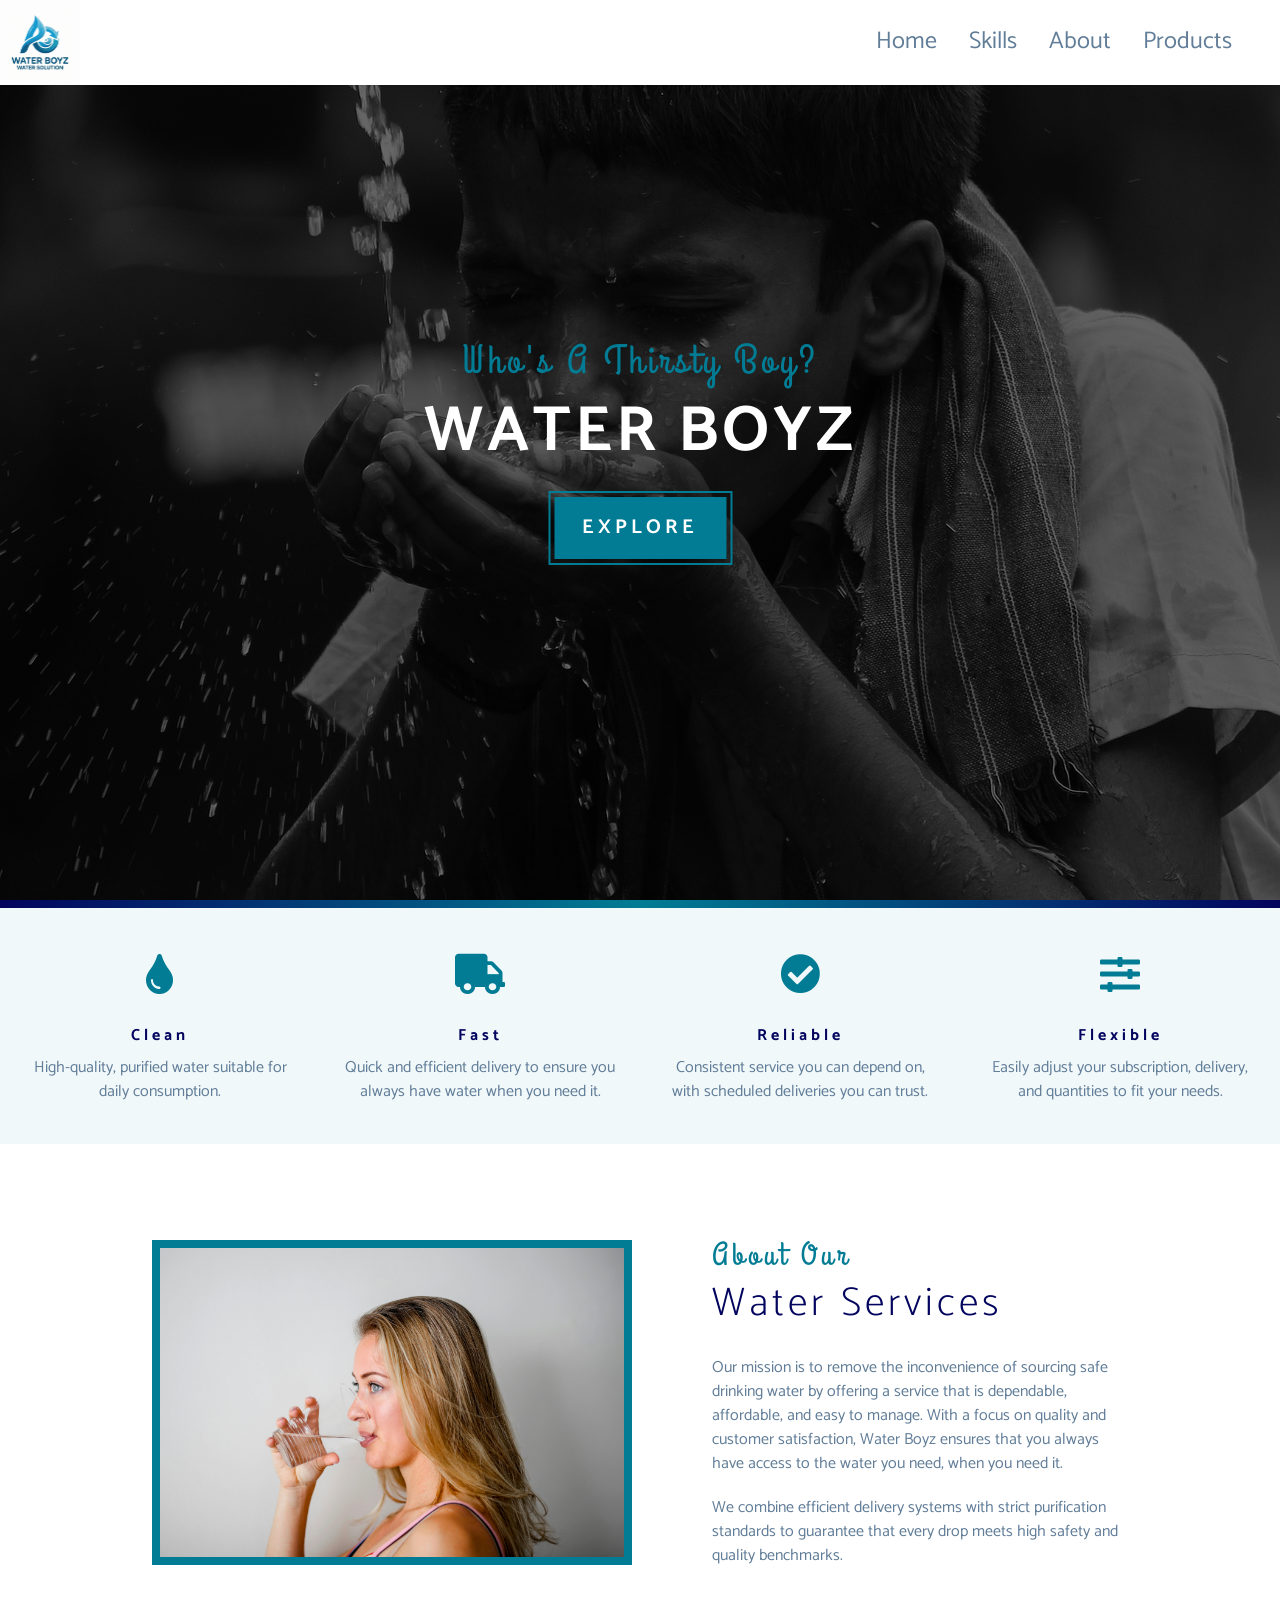
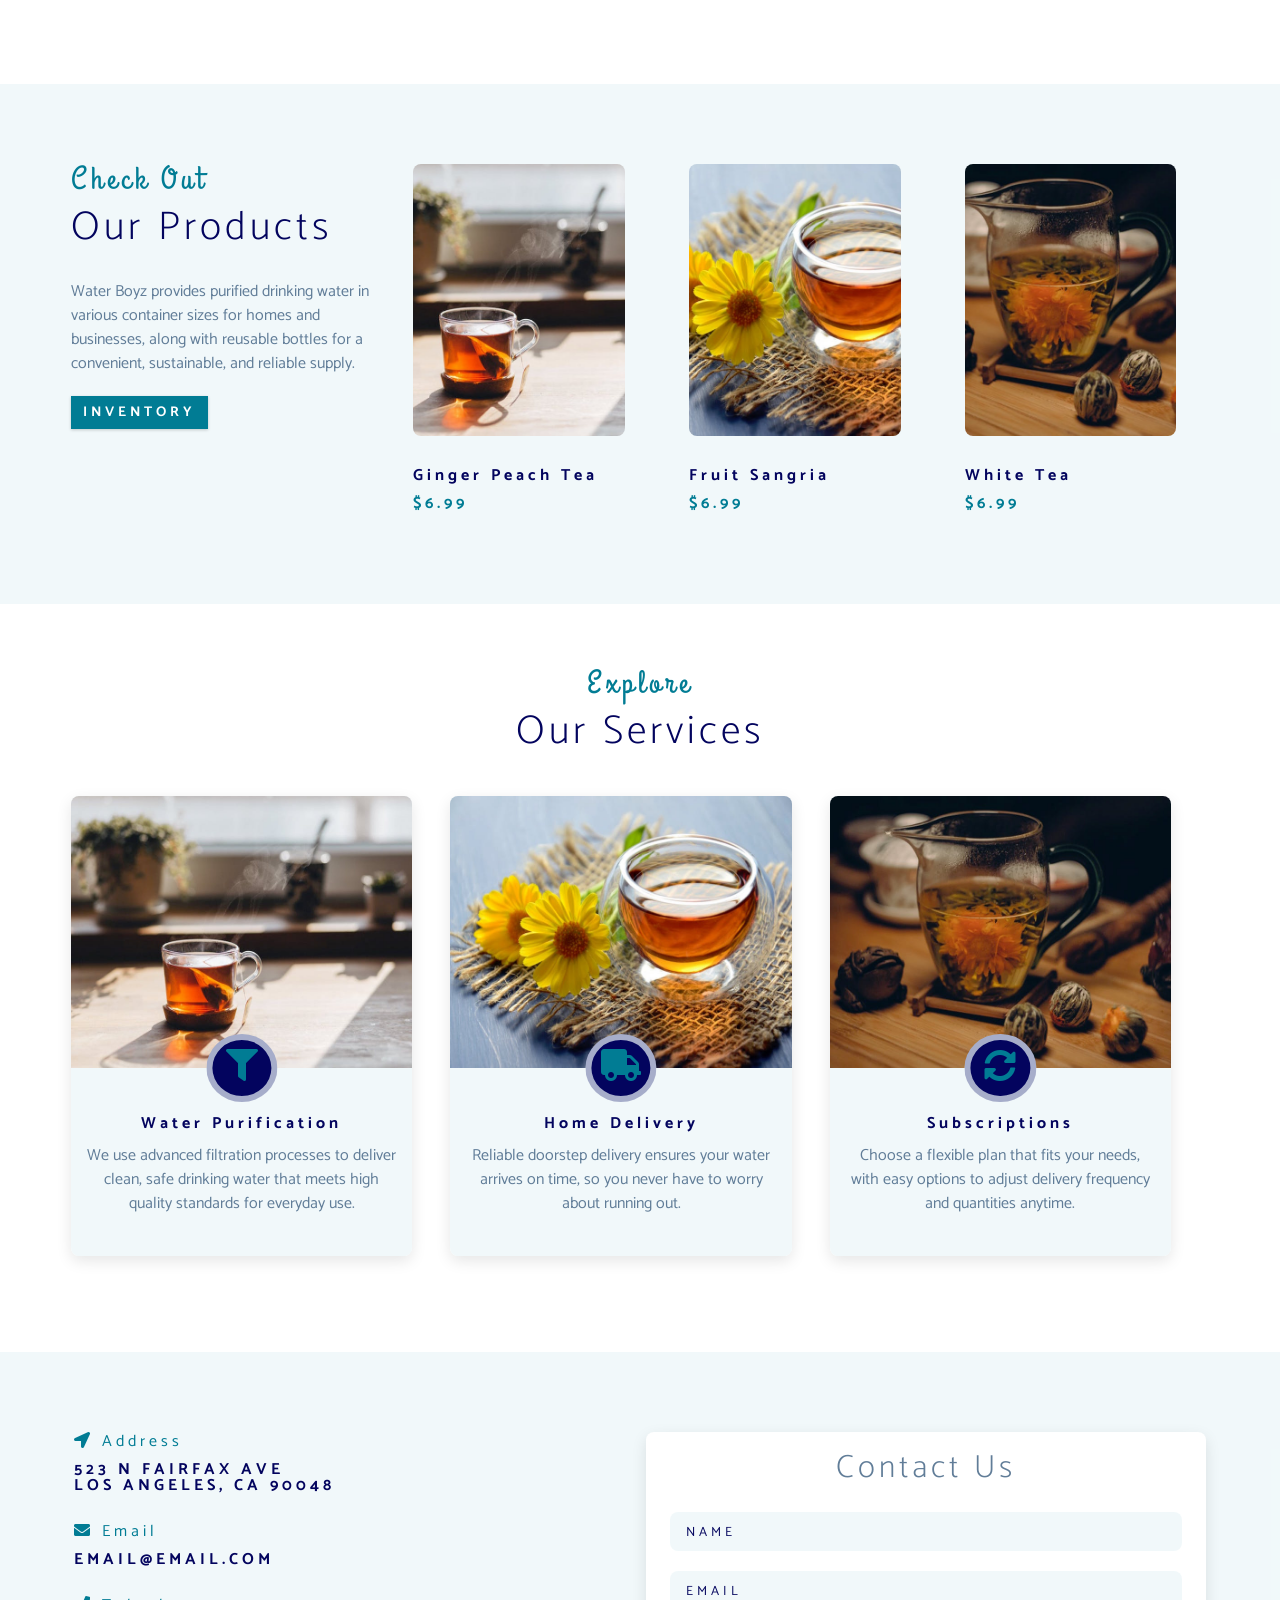
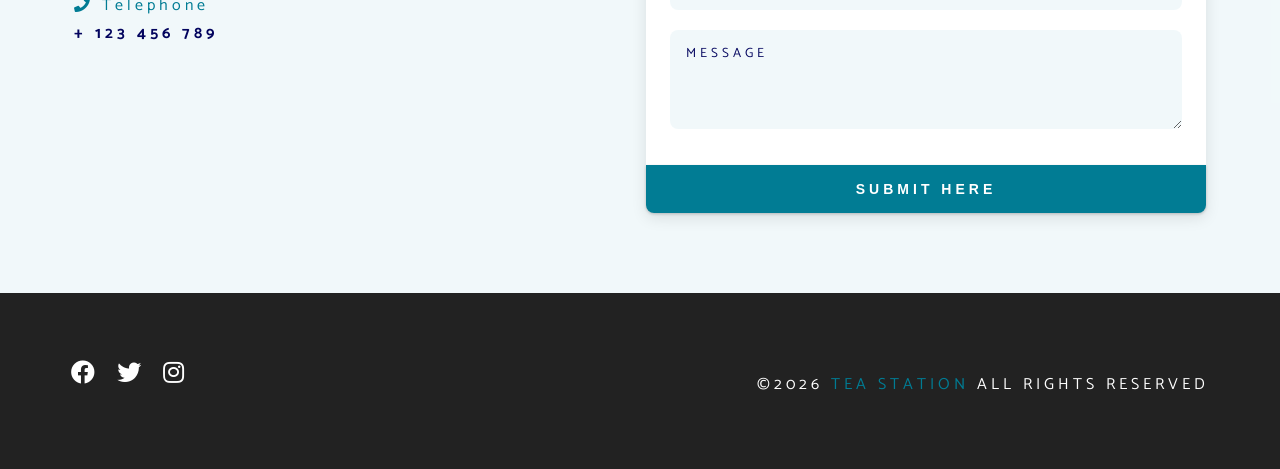
==== index.html @ 722f558f "first commit" ====
<!DOCTYPE html>
<html lang="en">
  <head>
    <meta charset="UTF-8" />
    <meta name="viewport" content="width=device-width, initial-scale=1.0" />
    <meta http-equiv="X-UA-Compatible" content="ie=edge" />
    <title>Waterboyz</title>
    <link rel="icon" href="./images/logo2.png" type="image/x-icon"/>
    <!-- font-awesome -->
    <link
      rel="stylesheet"
      href="./fontawesome-free-5.12.1-web/css/all.min.css"
    />
    <!-- custom css -->
    <link rel="stylesheet" href="./css/styles.css" />
  </head>
  <body>
    <!-- navbar -->
    <!-- nav button -->
    <span class="nav-btn" id="nav-btn">
      <i class="fas fa-bars"></i>
    </span>
    <nav class="navbar" id="navbar">
      <div class="navbar-header">
        <span class="nav-close" id="nav-close">
          <i class="fas fa-times"></i>
        </span>
      </div>
      <ul class="nav-items">
        <li><a href="index.html" class="nav-link">home</a></li>
        <li><a href="skills.html" class="nav-link">skills</a></li>
        <li><a href="about.html" class="nav-link">about</a></li>
        <li><a href="products.html" class="nav-link">products</a></li>
      </ul>
    </nav>
    <nav class="navbar2" id="navbar">
      <div class="logo">
        <a href="index.html"><img src="./images/logo.png" alt="Water Boyz Logo"></a>
      </div>
      <ul class="nav2-items">
        <li><a href="index.html" class="nav2-link">home</a></li>
        <li><a href="skills.html" class="nav2-link">skills</a></li>
        <li><a href="about.html" class="nav2-link">about</a></li>
        <li><a href="products.html" class="nav2-link">products</a></li>
      </ul>
    </nav>
    <!-- header  -->
    <header class="header">
      <div class="banner">
        <!-- <h2>Pure Water. Delivered. No Hassle.</h2> -->
        <h2>Who's a thirsty boy?</h2>
        <h1>
          water boyz
        </h1>
        <a href="products.html" class="btn banner-btn">
          explore
        </a>
      </div>
    </header>
    <!-- end of header  -->
    <div class="content-divider"></div>
    <!-- skills section -->
    <section class="skills clearfix">
      <!-- single skill -->
      <article class="skill">
  <span class="skill-icon">
    <i class="fas fa-tint"></i>
  </span>
  <h4 class="skill-title">Clean</h4>
  <p class="skill-text">
    High-quality, purified water suitable for daily consumption.
  </p>
</article>
<!-- end of single skill -->

<article class="skill">
  <span class="skill-icon">
    <i class="fas fa-truck"></i>
  </span>
  <h4 class="skill-title">Fast</h4>
  <p class="skill-text">
    Quick and efficient delivery to ensure you always have water when you need it.
  </p>
</article>
<!-- end of single skill -->

<article class="skill">
  <span class="skill-icon">
    <i class="fas fa-check-circle"></i>
  </span>
  <h4 class="skill-title">Reliable</h4>
  <p class="skill-text">
    Consistent service you can depend on, with scheduled deliveries you can trust.
  </p>
</article>
<!-- end of single skill -->

<article class="skill">
  <span class="skill-icon">
    <i class="fas fa-sliders-h"></i>
  </span>
  <h4 class="skill-title">Flexible</h4>
  <p class="skill-text">
    Easily adjust your subscription, delivery, and quantities to fit your needs.
  </p>
</article>
      <!-- end of single skill -->
    </section>
    <!-- end of skills section -->
    <!-- about -->
    <section>
      <div class="section-center clearfix">
        <!-- about-img -->
        <article class="about-img">
          <div class="about-picture-container">
            <img
              src="./images/waterdrinking.jpg"
              alt="tea kettle"
              class="about-picture"
            />
          </div>
        </article>
        <!-- about-info -->
        <article class="about-info">
          <!-- section title -->
          <div class="section-title">
            <h3>about our</h3>
            <h2>water services</h2>
          </div>
          <!-- end of section title -->
          <p class="about-text">
            Our mission is to remove the inconvenience of sourcing safe drinking water by offering a service that is dependable, affordable, and easy to manage. With a focus on quality and customer satisfaction, Water Boyz ensures that you always have access to the water you need, when you need it.
          </p>
          <p class="about-text">
            We combine efficient delivery systems with strict purification standards to guarantee that every drop meets high safety and quality benchmarks.
          </p>
          <!-- <a href="about.html" class="btn">learn more</a> -->
        </article>
      </div>
    </section>
    <!-- end of about -->
    <!-- products -->
    <section class="products">
      <div class="section-center clearfix">
        <!-- products info -->
        <article class="products-info">
          <!-- section title -->
          <div class="section-title">
            <h3>check out</h3>
            <h2>our products</h2>
          </div>
          <!-- end of section title -->
          <p class="product-text">
            Water Boyz provides purified drinking water in various container sizes for homes and businesses, along with reusable bottles for a convenient, sustainable, and reliable supply.
          </p>
          <a href="products.html" class="btn">inventory</a>
        </article>
        <!-- products inventory -->
        <article class="products-inventory clearfix">
          <!-- single product -->
          <div class="product">
            <img
              src="./images/product-1.jpeg"
              alt="single product"
              class="product-img"
            />
            <h4 class="product-title">ginger peach tea</h4>
            <h4 class="product-price">$6.99</h4>
          </div>
          <!-- end of single product -->
          <!-- single product -->
          <div class="product">
            <img
              src="./images/product-2.jpeg"
              alt="single product"
              class="product-img"
            />
            <h4 class="product-title">fruit sangria</h4>
            <h4 class="product-price">$6.99</h4>
          </div>
          <!-- end of single product -->
          <!-- single product -->
          <div class="product">
            <img
              src="./images/product-3.jpeg"
              alt="single product"
              class="product-img"
            />
            <h4 class="product-title">white tea</h4>
            <h4 class="product-price">$6.99</h4>
          </div>
          <!-- end of single product -->
        </article>
      </div>
    </section>
    <!-- end of products -->
    <!-- services -->
    <section class="services">
      <!-- section title -->
      <div class="section-title services-title">
        <h3>explore</h3>
        <h2>our services</h2>
      </div>
      <!-- end of section title -->
      <div class="section-center clearfix">
        <!-- single card -->
        <article class="service-card">
  <!-- img container -->
  <div class="service-img-container">
    <img
      src="./images/product-1.jpeg"
      class="service-img"
      alt="water purification"
    />
    <!-- service icon -->
    <span class="service-icon">
      <i class="fas fa-filter fa-fw"></i>
    </span>
  </div>
  <!-- service info -->
  <div class="service-info">
    <h4>Water Purification</h4>
    <p>
      We use advanced filtration processes to deliver clean, safe drinking water that meets high quality standards for everyday use.
    </p>
  </div>
</article>
<!-- end of single card -->

<article class="service-card">
  <!-- img container -->
  <div class="service-img-container">
    <img
      src="./images/product-2.jpeg"
      class="service-img"
      alt="home delivery"
    />
    <!-- service icon -->
    <span class="service-icon">
      <i class="fas fa-truck fa-fw"></i>
    </span>
  </div>
  <!-- service info -->
  <div class="service-info">
    <h4>Home Delivery</h4>
    <p>
      Reliable doorstep delivery ensures your water arrives on time, so you never have to worry about running out.
    </p>
  </div>
</article>
<!-- end of single card -->

<article class="service-card">
  <!-- img container -->
  <div class="service-img-container">
    <img
      src="./images/product-3.jpeg"
      class="service-img"
      alt="subscription plans"
    />
    <!-- service icon -->
    <span class="service-icon">
      <i class="fas fa-sync-alt fa-fw"></i>
    </span>
  </div>
  <!-- service info -->
  <div class="service-info">
    <h4>Subscriptions</h4>
    <p>
      Choose a flexible plan that fits your needs, with easy options to adjust delivery frequency and quantities anytime.
    </p>
  </div>
</article>
        <!--end of  single card -->
      </div>
    </section>
    <!-- end of services -->
    <!-- contact -->
    <section class="contact">
      <div class="section-center clearfix">
        <!-- contact info -->
        <article class="contact-info">
          <!-- contact item -->
          <div class="contact-item">
            <h4 class="contact-title">
              <span class="contact-icon">
                <i class="fas fa-location-arrow"></i>
              </span>
              address
            </h4>
            <h4 class="contact-text">
              523 N Fairfax Ave <br />
              Los Angeles, CA 90048
            </h4>
          </div>
          <!-- end of contact item -->
          <!-- contact item -->
          <div class="contact-item">
            <h4 class="contact-title">
              <span class="contact-icon">
                <i class="fas fa-envelope"></i>
              </span>
              email
            </h4>
            <h4 class="contact-text">
              email@email.com
            </h4>
          </div>
          <!-- end of contact item -->
          <!-- contact item -->
          <div class="contact-item">
            <h4 class="contact-title">
              <span class="contact-icon">
                <i class="fas fa-phone"></i>
              </span>
              telephone
            </h4>
            <h4 class="contact-text">
              + 123 456 789
            </h4>
          </div>
          <!-- end of contact item -->
        </article>
        <!-- contact form -->
        <article class="contact-form">
          <h3>contact us</h3>
          <form>
            <div class="form-group">
              <!-- inputs -->
              <input
                type="text"
                placeholder="name"
                class="form-control"
                name="name"
              />
              <input
                type="email"
                placeholder="email"
                class="form-control"
                name="email"
              />
              <textarea
                name="message"
                placeholder="message"
                class="form-control"
                rows="5"
              ></textarea>
            </div>
            <!-- button -->
            <button type="submit" class="submit-btn btn">submit here</button>
          </form>
        </article>
      </div>
    </section>
    <!-- end of contact -->
    <!-- footer -->
    <footer class="footer">
      <div class="section-center">
        <div class="social-icons">
          <!-- social icon -->
          <a href="#" class="social-icon">
            <i class="fab fa-facebook"></i>
          </a>
          <!-- end of social icon -->
          <!-- social icon -->
          <a href="#" class="social-icon">
            <i class="fab fa-twitter"></i>
          </a>
          <!-- end of social icon -->
          <!-- social icon -->
          <a href="#" class="social-icon">
            <i class="fab fa-instagram"></i>
          </a>
          <!-- end of social icon -->
        </div>
        <h4 class="footer-text">
          &copy;<span id="date"></span>
          <span class="company">tea station</span>
          all rights reserved
        </h4>
      </div>
    </footer>
    <script src="app.js"></script>
  </body>
</html>
---- css/styles.css ----
/*
=============== 
Fonts
===============
*/
@import url("https://fonts.googleapis.com/css?family=Catamaran:400,700|Grand+Hotel");

/*
=============== 
Variables
===============
*/

:root {
  --clr-primary: #017c94;
  --clr-primary-light: #03045e;
  --clr-grey-1: #03045e;
  --clr-grey-5: #617d98;
  --clr-grey-10: #ebf6f8b3;
  --clr-white: #fff;
  --ff-primary: "Catamaran", sans-serif;
  --ff-secondary: "Grand Hotel", cursive;
  --transition: all 0.3s linear;
  --spacing: 0.25rem;
  --radius: 0.5rem;
}
* {
  margin: 0;
  padding: 0;
  box-sizing: border-box;
}
body {
  font-family: var(--ff-primary);
  background: var(--clr-white);
  color: var(--clr-grey-1);
  line-height: 1.5;
  font-size: 0.875rem;
}
a {
  text-decoration: none;
}
img {
  width: 100%;
  display: block;
}
h1,
h2,
h3,
h4 {
  letter-spacing: var(--spacing);
  text-transform: capitalize;
  line-height: 1.25;
  margin-bottom: 0.75rem;
}
h1 {
  font-size: 3rem;
}
h2 {
  font-size: 2rem;
  font-weight:200;
}
h3 {
  font-size: 1.5rem;
  font-weight:200;
}
h4 {
  font-size: 0.875rem;
}
p {
  margin-bottom: 1.25rem;
}
@media screen and (min-width: 800px) {
  h1 {
    font-size: 4rem;
  }
  h2 {
    font-size: 2.5rem;
  }
  h3 {
    font-size: 2rem;
  }
  h4 {
    font-size: 1rem;
  }
  body {
    font-size: 1rem;
  }
  h1,
  h2,
  h3,
  h4 {
    line-height: 1;
  }
}
/* more global css */

.btn {
  text-transform: uppercase;
  background: var(--clr-primary);
  color: var(--clr-white);
  padding: 0.375rem 0.75rem;
  letter-spacing: var(--spacing);
  display: inline-block;
  font-weight: 700;
  transition: var(--transition);
  font-size: 0.875rem;
  border: none;
  cursor: pointer;
  box-shadow: 0 1px 3px rgba(0, 0, 0, 0.2);
}
.btn:hover {
  color: var(--clr-primary);
  background: var(--clr-primary-light);
}
.clearfix::after,
.clearfix::before {
  content: "";
  clear: both;
  display: table;
}
.section-title h3 {
  font-family: var(--ff-secondary);
  color: var(--clr-primary);
}
.section-title {
  margin-bottom: 2rem;
}
.section-center {
  padding: 4rem 0;
  width: 85vw;
  margin: 0 auto;
  max-width: 1170px;
}
@media screen and (min-width: 992px) {
  .section-center {
    width: 95vw;
    padding: 4rem 1rem;
  }
}
/*
=============== 
Animation
===============
*/
@keyframes bounce {
  0% {
    transform: scale(1);
  }
  50% {
    transform: scale(2);
  }
  100% {
    transform: scale(1);
  }
}
@keyframes slideFromRight {
  0% {
    transform: translateX(1000px);
    opacity: 0;
  }
  50% {
    transform: translateX(-200px);
    opacity: 0.5;
  }
  75% {
    transform: translateX(50px);
    opacity: 0.75;
  }
  100% {
    transform: translateX(0px);
    opacity: 1;
  }
}
@keyframes slideFromLeft {
  0% {
    transform: translateX(-1000px);
    opacity: 0;
  }
  50% {
    transform: translateX(200px);
    opacity: 0.5;
  }
  75% {
    transform: translateX(-50px);
    opacity: 0.75;
  }
  100% {
    transform: translateX(0px);
    opacity: 1;
  }
}
@keyframes show {
  0% {
    transform: scale(1.5);
    opacity: 0;
  }
  50% {
    transform: scale(2);
    opacity: 0.5;
  }
  100% {
    transform: scale(1);
    opacity: 1;
  }
}
/*
=============== 
Navbar
===============
*/
.nav-btn {
  position: fixed;
  top: 5%;
  left: 5%;
  font-size: 2.5rem;
  color: var(--clr-primary);
  z-index: 1;
  cursor: pointer;
  /* animation */
  animation: bounce 2s ease infinite;
}
.navbar {
  display: block;
}

.navbar2 {
  display: none;
}

.nav-btn {
  display: block;
}
/* navbar */
.navbar {
  position: fixed;
  top: 0;
  left: 0;
  right: 0;
  bottom: 0;
  /* width: 100%;
  height: 100%; */
  background: var(--clr-grey-10);
  z-index: 2;
  box-shadow: 2px 0 2px rgba(0, 0, 0, 0.2);
  /* hide navbar */
  transform: translateX(-100%);
  transition: var(--transition);
}
.logo img{
  max-width: 5rem;
}
.navbar2{
  /* display:flex; */
  justify-content: space-between;
  position: fixed;
  top: 0;
  left: 0;
  right: 0;
  background: var(--clr-white);
  z-index: 2;
  box-shadow: 2px 0 2px rgba(0, 0, 0, 0.2);
}
.nav2-items{
  display: flex;
  justify-content: space-between;
  width: auto;
  padding: 0 2rem;
  align-items: center;
}

.nav2-items{
  text-decoration: none;

}
.showNav {
  transform: translate(0);
}
.navbar-header {
  text-align: right;
  padding-right: 1rem;
}
.nav-close {
  font-size: 2.5rem;
  cursor: pointer;
  color: #f29c9c;
  transition: var(--transition);
}
.nav-close:hover {
  color: #bb2525;
}
.nav-items, .nav2-items {
  list-style-type: none;
}
.nav-link{
  display: block;
  font-size: 1.5rem;
  padding: 0.25rem 1rem;
  text-transform: uppercase;
  letter-spacing: var(--spacing);
  color: var(--clr-grey-5);
  transition: var(--transition);
}
.nav2-link{
  /* display: block; */
  font-size: 1.5rem;
  padding: 0.25rem 1rem;
  text-transform: capitalize;
  /* letter-spacing: var(--spacing); */
  color: var(--clr-grey-5);
  transition: var(--transition);
}
.nav-link:hover, .nav2-link:hover {
  /* background: var(--clr-primary); */
  color: var(--clr-grey-1);
  padding-left: 1.5rem;
  border-bottom: 0.25rem solid var(--clr-primary);
}
@media screen and (min-width: 768px) {
  /* Hide mobile navbar */
  .navbar {
    display: none;
  }

  .nav-btn {
    display: none;
  }

  /* Show desktop navbar */
  .navbar2 {
    display: flex;
  }
}
@media screen and (min-width: 1400px) {
  .navbar, .nav-link, #nav-btn, .nav-close, .nav-items,. .navbar-header {
    visibility: hidden;
  }
  
}

/*
=============== 
Header
===============
*/
.header {
  min-height: 100vh;
  background: linear-gradient(rgba(0, 0, 0, 0.6), rgba(0, 0, 0, 0.6)),
    url("../images/divakaran_s-boy-5650669_1920.jpg") center/cover no-repeat fixed;
  position: relative;
  /* animation */
  overflow-x: hidden;
}
.banner {
  text-align: center;
  position: absolute;
  top: 50%;
  left: 50%;
  transform: translate(-50%, -50%);
}
.banner h2 {
  font-family: var(--ff-secondary);
  color: var(--clr-primary);
  /* animation */
  animation: slideFromRight 5s ease-in-out 1;
}
.banner h1 {
  text-transform: uppercase;
  color: var(--clr-white);
  margin-top: 1.25rem;
  margin-bottom: 2rem;
  /* animation */
  animation: slideFromLeft 5s ease-in-out 1;
}
.banner-btn {
  outline: 0.125rem solid var(--clr-primary);
  outline-offset: 0.25rem;
  font-size: 1.25rem;
  padding: 1rem 1.75rem;
  animation: show 5s linear 1;
}
/* content divider */
.content-divider {
  height: 0.5rem;
  background: linear-gradient(
    to left,
    var(--clr-primary-light),
    var(--clr-primary),
    var(--clr-primary-light)
  );
}
/*
=============== 
Skills
===============
*/

.skills {
  background: var(--clr-grey-10);
  height: 100%;
}
.skill {
  padding: 2.5rem 0;
  text-align: center;
  transition: var(--transition);
}
.skill-icon {
  font-size: 2.5rem;
  margin-bottom: 1.25rem;
  transition: var(--transition);
  display: inline-block;
  color: var(--clr-primary);
}
.skill-text {
  color: var(--clr-grey-5);
  max-width: 17rem;
  margin: 0 auto;
  height: 100%;
}
.skill:hover {
  background: var(--clr-white);
  box-shadow: 0 2px var(--clr-primary);
}
.skill:hover .skill-icon {
  transform: translateY(-5px);
}
@media screen and (min-width: 576px) {
  .skill {
    float: left;
    width: 50%;
  }
}
@media screen and (min-width: 1200px) {
  .skill {
    width: 25%;
  }
}
/*
=============== 
About
===============
*/
.about-img,
.about-info {
  padding: 2rem 0;
}

.about-picture-container {
  background: var(--clr-primary);
  border: 0.5rem solid var(--clr-primary);
  max-width: 30rem;
  /* extra stuff */
  overflow: hidden;
}
.about-picture {
  transition: var(--transition);
  overflow: hidden;
}
.about-picture-container:hover .about-picture {
  opacity: 0.5;
  transform: scale(1.2);
}
.about-text {
  max-width: 26rem;
  color: var(--clr-grey-5);
}

.section-center{
    display:flex;
    flex-direction:column;
  }

@media screen and (min-width: 768px) {
  .section-center {
    flex-direction: row; /* switch to row layout */
    /* flex-wrap: wrap; */
    justify-content: space-between;
  }

  .products-inventory-page {
    flex-direction: row;
    justify-content: space-between;
  }

  .product {
    width: 45%;
  }

  .service-card {
    width: 45%;
    margin-right: 5%;
  }
}

@media screen and (min-width: 992px) {
  .product {
    width: 30%;
  }

  .service-card {
    width: 30%;
    margin-right: 3.333%;
  }
}
/*
=============== 
Products
===============
*/
.products {
  background: var(--clr-grey-10);
}
.products-page article {
  padding: 2rem 0;
}
.products article {
  padding: 1rem 0;
}

.section-center{
  display: flex;
}
.products-inventory-page{
  /* background: black; */
  /* width:100vw; */
  display: flex;
  flex-direction: column;
  justify-content: space-between;
  /* flex-wrap: wrap; */
  margin: auto;
}

.product-text {
  color: var(--clr-grey-5);
  max-width: 26rem;
}
.product {
  margin-bottom: 2rem;
}
.product-img {
  border-radius: var(--radius);
  margin-bottom: 2rem;
  height: 17rem;
  object-fit: cover;
}
.product-price {
  color: var(--clr-primary);
}
@media screen and (min-width: 768px) {
  .product-page {
    float: left;
    width: 50%;
    padding-right: 2rem;
  }
  .product {
    float: left;
    width: 50%;
    padding-right: 2rem;
  }

  .products-inventory-page{
    flex-direction: row;
    /* justify-content: space-between; */
    flex-wrap: wrap;
  }
}
@media screen and (min-width: 992px) {
  .product-page {
    width: 33.3%;
  }
  .product {
    width: 33.3%;
  }
}
@media screen and (min-width: 1200px) {
  .products-info {
    float: left;
    width: 30%;
  }
  .products-inventory{
    float: left;
    width: 80%;
  }
  .products-inventory-page{
    width: 80%;
  }
  .product {
    margin-bottom: 0;
    padding: 0 2rem;
  }
  .product-page {
    margin-bottom: 0;
    padding: 0 2rem;
  }
}
/*
=============== 
Services
===============
*/
.services-title {
  margin-top: 4rem;
  margin-bottom: -4rem;
  text-align: center;
}
.service-card {
  margin: 2rem 0;
  background: var(--clr-grey-10);
  border-radius: var(--radius);
  box-shadow: 0 5px 15px rgba(0, 0, 0, 0.1);
  transition: var(--transition);
}
.service-card:hover {
  transform: scale(1.02);
  box-shadow: 0 5px 15px rgba(0, 0, 0, 0.2);
}
.service-img {
  height: 17rem;
  object-fit: cover;
  border-top-left-radius: var(--radius);
  border-top-right-radius: var(--radius);
}
.service-info {
  text-align: center;
  padding: 3rem 1rem 2.5rem 1rem;
}
.service-info p {
  max-width: 20rem;
  color: var(--clr-grey-5);
  margin: 0 auto;
}
.service-btn {
  font-size: 0.75rem;
  text-transform: capitalize;
  padding: 0.375rem 0.5rem;
  border-radius: var(--radius);
  font-weight: 400;
  margin-top: 1.25rem;
}
@media screen and (min-width: 768px) {
  .service-card {
    float: left;
    width: 45%;
    margin-right: 5%;
    /* 100% 45% 90% 5%*/
  }
}
@media screen and (min-width: 992px) {
  .service-card {
    width: 30%;
    margin-right: 3.333%;
    /* 100% 30% 3.333%*/
  }
}
.service-img-container {
  position: relative;
}
.service-icon {
  position: absolute;
  left: 50%;
  bottom: 0;
  font-size: 2rem;
  color: var(--clr-primary);
  background: var(--clr-primary-light);
  padding: 0.25rem 0.6rem;
  border-radius: 50%;
  transform: translate(-50%, 50%);
  border: 0.375rem solid var(--clr-grey-10);
}
/*
=============== 
Contact
===============
*/
.contact {
  background: var(--clr-grey-10);
}
.contact-form,
.contact-info {
  margin: 1rem 0;
}
.contact-item {
  margin-bottom: 1.75rem;
}
.contact-title {
  color: var(--clr-primary);
  font-weight: 400;
}
.contact-text {
  text-transform: uppercase;
}
.contact-form {
  background: var(--clr-white);
  border-radius: var(--radius);
  text-align: center;
  box-shadow: 0 5px 15px rgba(0, 0, 0, 0.1);
  transition: var(--transition);
  max-width: 35rem;
}
.contact-form:hover {
  box-shadow: 0 5px 15px rgba(0, 0, 0, 0.2);
}
.contact-form h3 {
  padding-top: 1.25rem;
  color: var(--clr-grey-5);
}
.form-group {
  padding: 1rem 1.5rem;
}
.form-control {
  display: block;
  width: 100%;
  padding: 0.75rem 1rem;
  border: none;
  margin-bottom: 1.25rem;
  background: var(--clr-grey-10);
  border-radius: var(--radius);
  text-transform: uppercase;
  letter-spacing: var(--spacing);
}
.form-control::placeholder {
  font-family: var(--ff-primary);
  color: var(--clr-grey-1);
  text-transform: uppercase;
  letter-spacing: var(--spacing);
}
.submit-btn {
  display: block;
  width: 100%;
  padding: 1rem;
  border-bottom-left-radius: var(--radius);
  border-bottom-right-radius: var(--radius);
}
@media screen and (min-width: 992px) {
  .contact-form,
  .contact-info {
    float: left;
    width: 50%;
  }
}
/*
=============== 
Footer
===============
*/
.footer {
  background: #222;
  text-align: center;
}
.social-icon {
  color: var(--clr-white);
  font-size: 1.5rem;
  margin-right: 1rem;
  transition: var(--transition);
}
.social-icon:hover {
  color: var(--clr-primary);
}
.footer-text {
  margin-top: 1.25rem;
  text-transform: uppercase;
  color: var(--clr-white);
  font-weight: 400;
}
.company {
  color: var(--clr-primary);
}
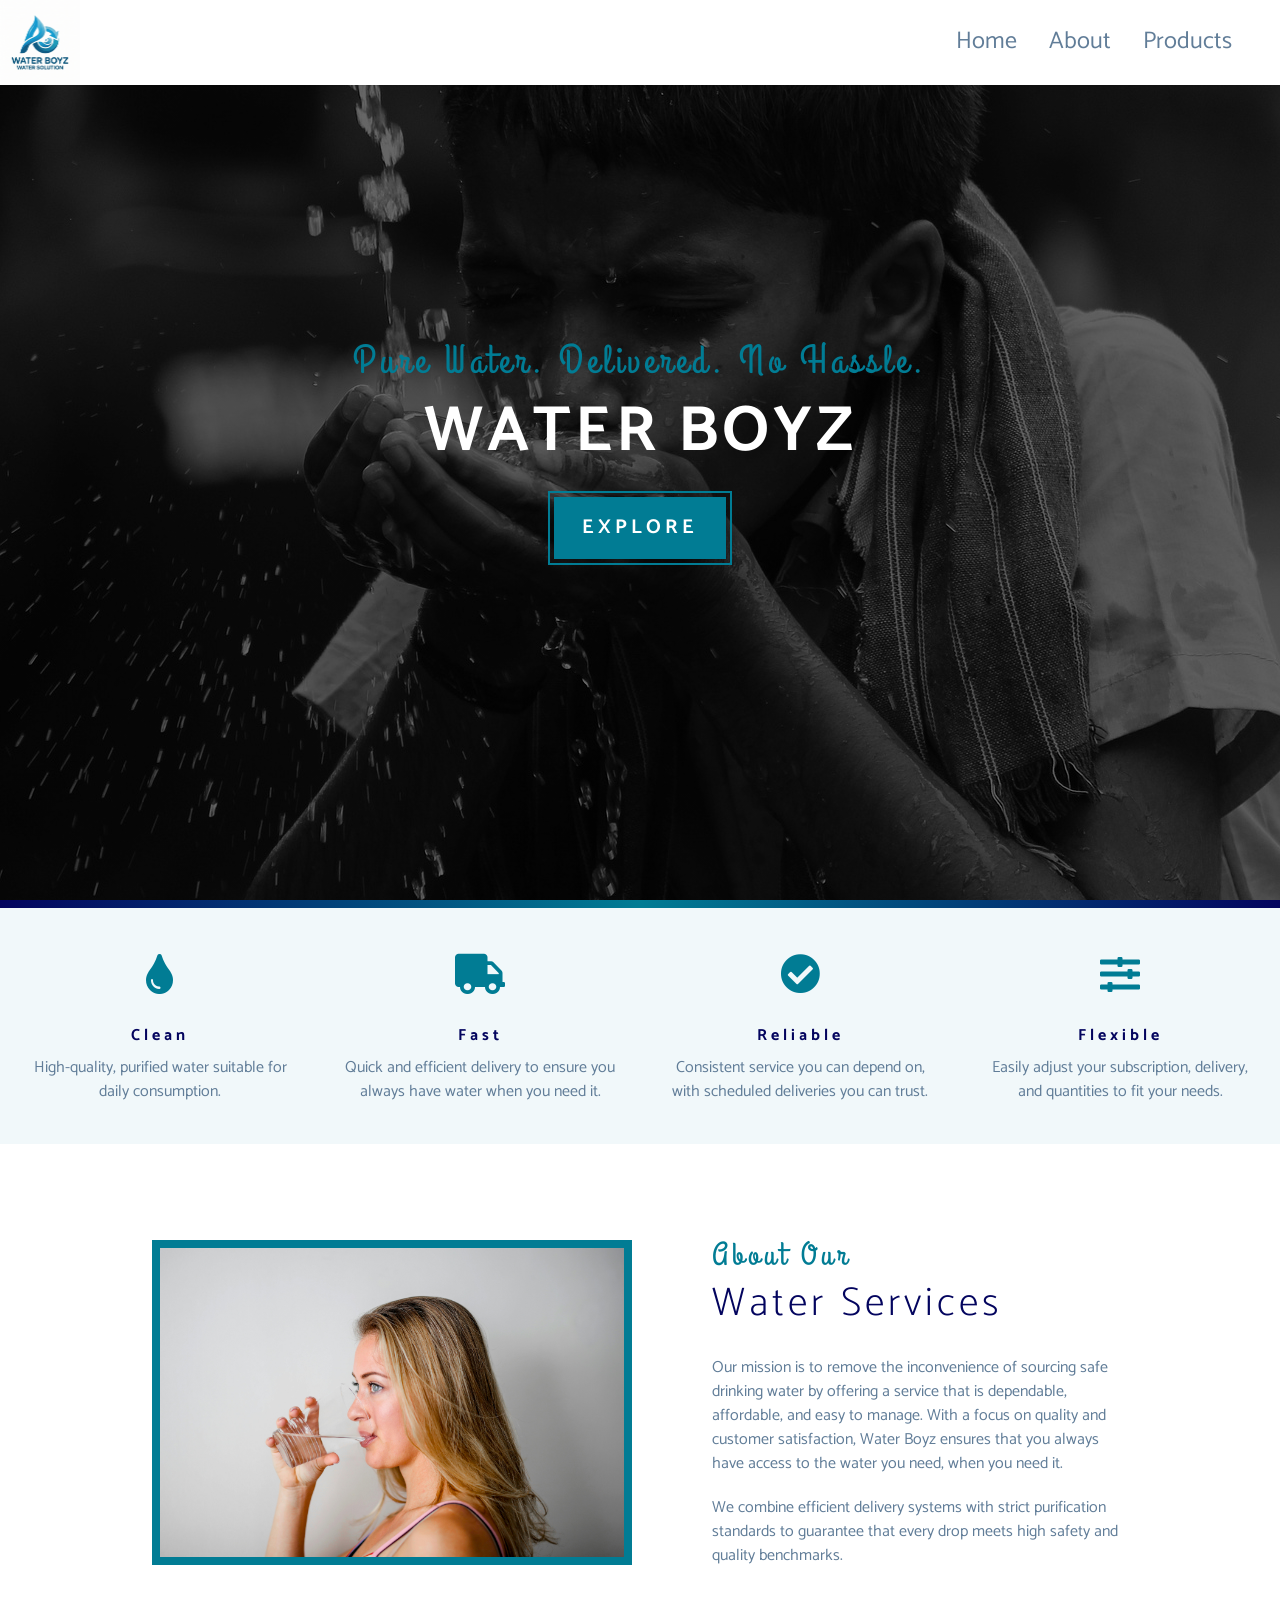
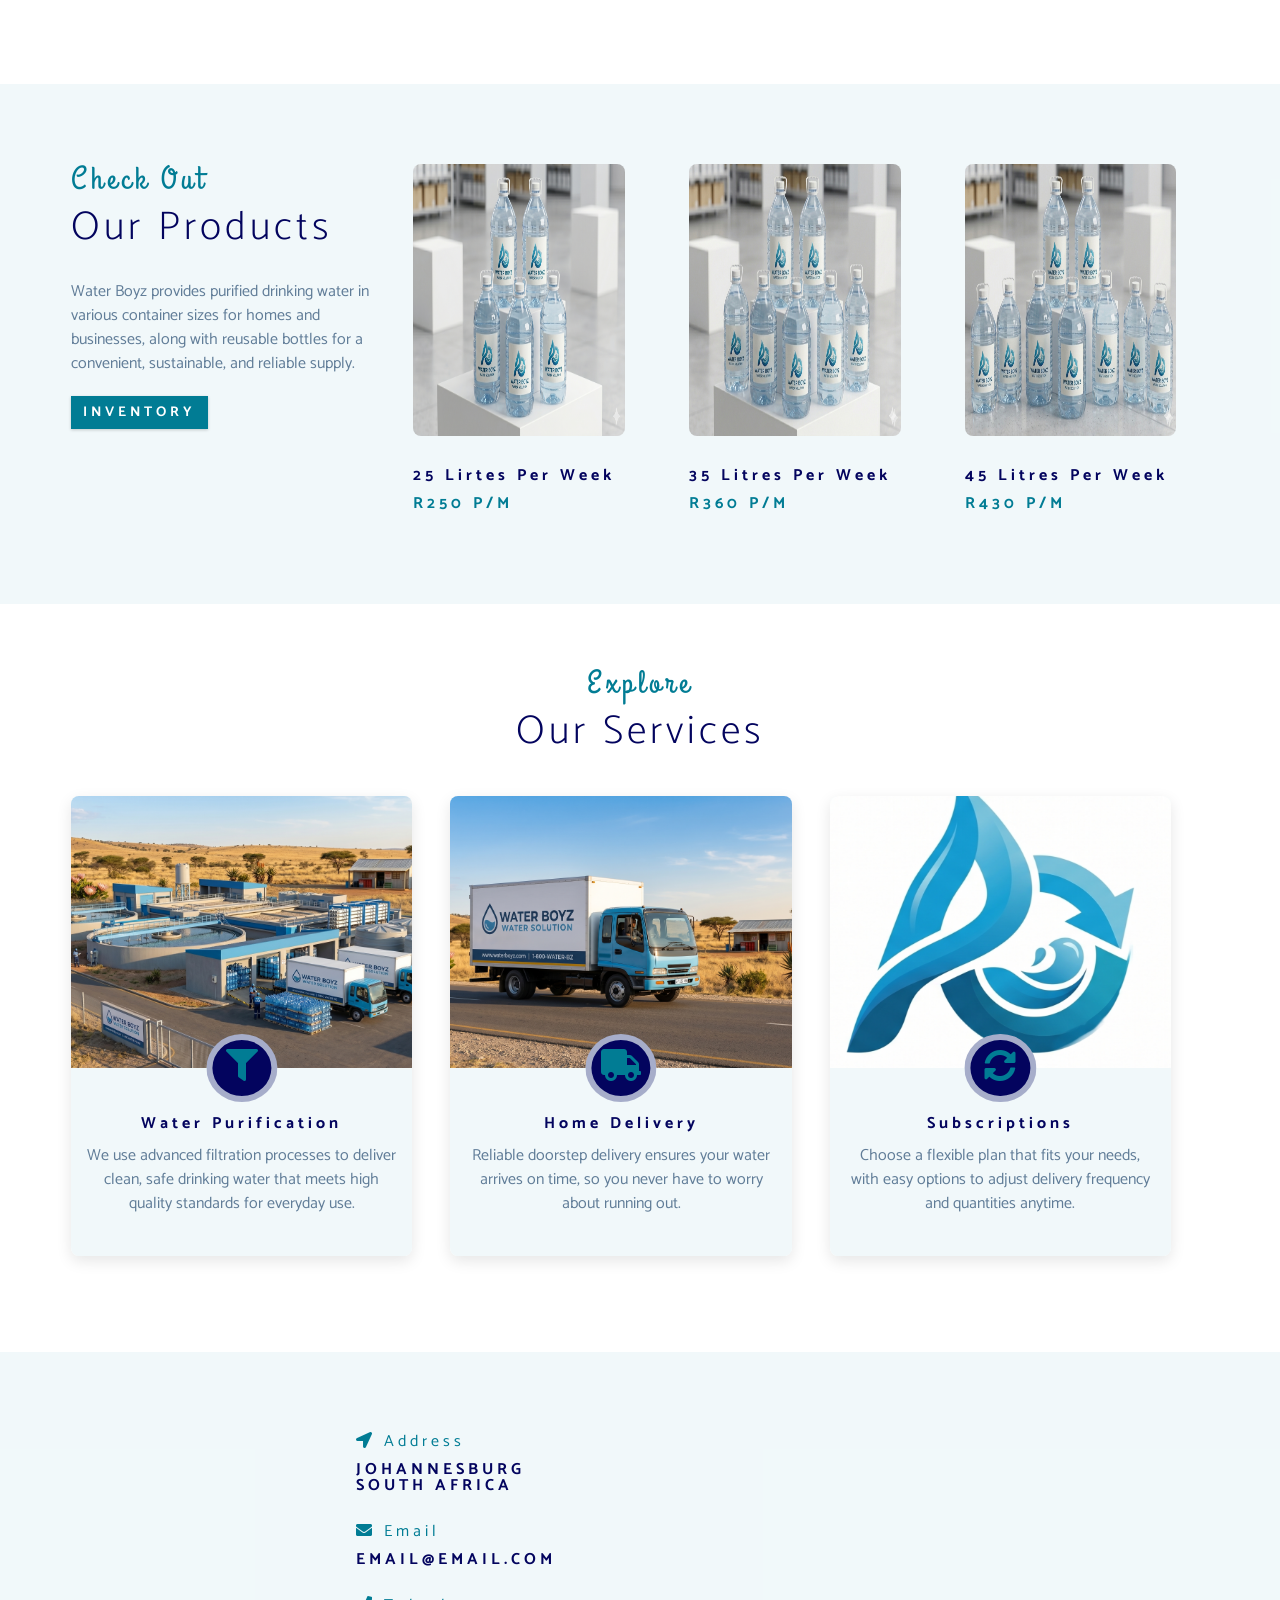
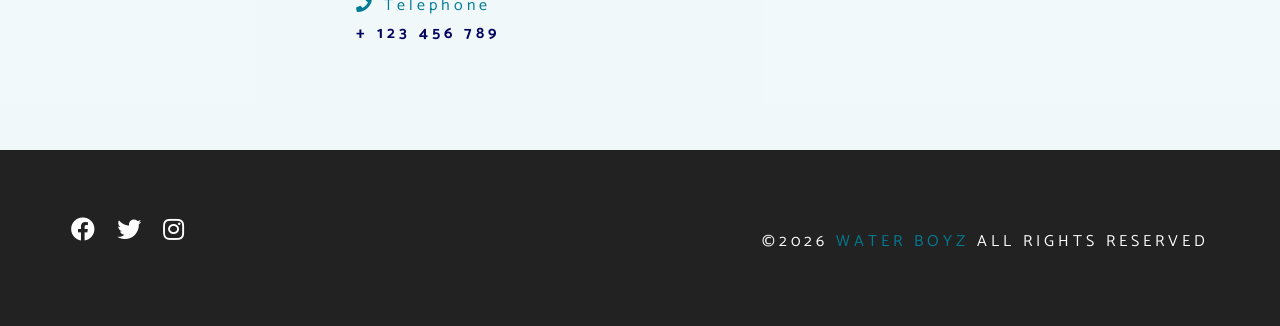
==== commit 847f9be4: "improvements" ====
--- a/index.html
+++ b/index.html
@@ -28,7 +28,7 @@
       </div>
       <ul class="nav-items">
         <li><a href="index.html" class="nav-link">home</a></li>
-        <li><a href="skills.html" class="nav-link">skills</a></li>
+        <!-- <li><a href="skills.html" class="nav-link">skills</a></li> -->
         <li><a href="about.html" class="nav-link">about</a></li>
         <li><a href="products.html" class="nav-link">products</a></li>
       </ul>
@@ -39,7 +39,7 @@
       </div>
       <ul class="nav2-items">
         <li><a href="index.html" class="nav2-link">home</a></li>
-        <li><a href="skills.html" class="nav2-link">skills</a></li>
+        <!-- <li><a href="skills.html" class="nav2-link">skills</a></li> -->
         <li><a href="about.html" class="nav2-link">about</a></li>
         <li><a href="products.html" class="nav2-link">products</a></li>
       </ul>
@@ -47,8 +47,8 @@
     <!-- header  -->
     <header class="header">
       <div class="banner">
-        <!-- <h2>Pure Water. Delivered. No Hassle.</h2> -->
-        <h2>Who's a thirsty boy?</h2>
+        <h2>Pure Water. Delivered. No Hassle.</h2>
+        <!-- <h2>Who's a thirsty boy?</h2> -->
         <h1>
           water boyz
         </h1>
@@ -160,34 +160,34 @@
           <!-- single product -->
           <div class="product">
             <img
-              src="./images/product-1.jpeg"
-              alt="single product"
+              src="./images/25L.png"
+              alt="25 Litres"
               class="product-img"
             />
-            <h4 class="product-title">ginger peach tea</h4>
-            <h4 class="product-price">$6.99</h4>
+            <h4 class="product-title">25 Lirtes per week</h4>
+            <h4 class="product-price">R250 p/m</h4>
           </div>
           <!-- end of single product -->
           <!-- single product -->
           <div class="product">
             <img
-              src="./images/product-2.jpeg"
-              alt="single product"
+              src="./images/35L.png"
+              alt="35 Litres"
               class="product-img"
             />
-            <h4 class="product-title">fruit sangria</h4>
-            <h4 class="product-price">$6.99</h4>
+            <h4 class="product-title">35 Litres per week</h4>
+            <h4 class="product-price">R360 p/m</h4>
           </div>
           <!-- end of single product -->
           <!-- single product -->
           <div class="product">
             <img
-              src="./images/product-3.jpeg"
-              alt="single product"
+              src="./images/45L.png"
+              alt="45 Litres"
               class="product-img"
             />
-            <h4 class="product-title">white tea</h4>
-            <h4 class="product-price">$6.99</h4>
+            <h4 class="product-title">45 Litres per week</h4>
+            <h4 class="product-price">R430 p/m</h4>
           </div>
           <!-- end of single product -->
         </article>
@@ -208,7 +208,7 @@
   <!-- img container -->
   <div class="service-img-container">
     <img
-      src="./images/product-1.jpeg"
+      src="./images/plant.png"
       class="service-img"
       alt="water purification"
     />
@@ -231,7 +231,7 @@
   <!-- img container -->
   <div class="service-img-container">
     <img
-      src="./images/product-2.jpeg"
+      src="./images/truck.png"
       class="service-img"
       alt="home delivery"
     />
@@ -254,7 +254,7 @@
   <!-- img container -->
   <div class="service-img-container">
     <img
-      src="./images/product-3.jpeg"
+      src="./images/logo2.png"
       class="service-img"
       alt="subscription plans"
     />
@@ -289,8 +289,8 @@
               address
             </h4>
             <h4 class="contact-text">
-              523 N Fairfax Ave <br />
-              Los Angeles, CA 90048
+              Johannesburg <br />
+              South Africa
             </h4>
           </div>
           <!-- end of contact item -->
@@ -322,11 +322,11 @@
           <!-- end of contact item -->
         </article>
         <!-- contact form -->
-        <article class="contact-form">
+        <!-- <article class="contact-form">
           <h3>contact us</h3>
           <form>
             <div class="form-group">
-              <!-- inputs -->
+              
               <input
                 type="text"
                 placeholder="name"
@@ -346,10 +346,10 @@
                 rows="5"
               ></textarea>
             </div>
-            <!-- button -->
+            
             <button type="submit" class="submit-btn btn">submit here</button>
           </form>
-        </article>
+        </article> -->
       </div>
     </section>
     <!-- end of contact -->
@@ -375,7 +375,7 @@
         </div>
         <h4 class="footer-text">
           &copy;<span id="date"></span>
-          <span class="company">tea station</span>
+          <span class="company">Water boyz</span>
           all rights reserved
         </h4>
       </div>
--- a/css/styles.css
+++ b/css/styles.css
@@ -540,7 +540,7 @@
   border-radius: var(--radius);
   margin-bottom: 2rem;
   height: 17rem;
-  object-fit: cover;
+  object-fit: fill;
 }
 .product-price {
   color: var(--clr-primary);
